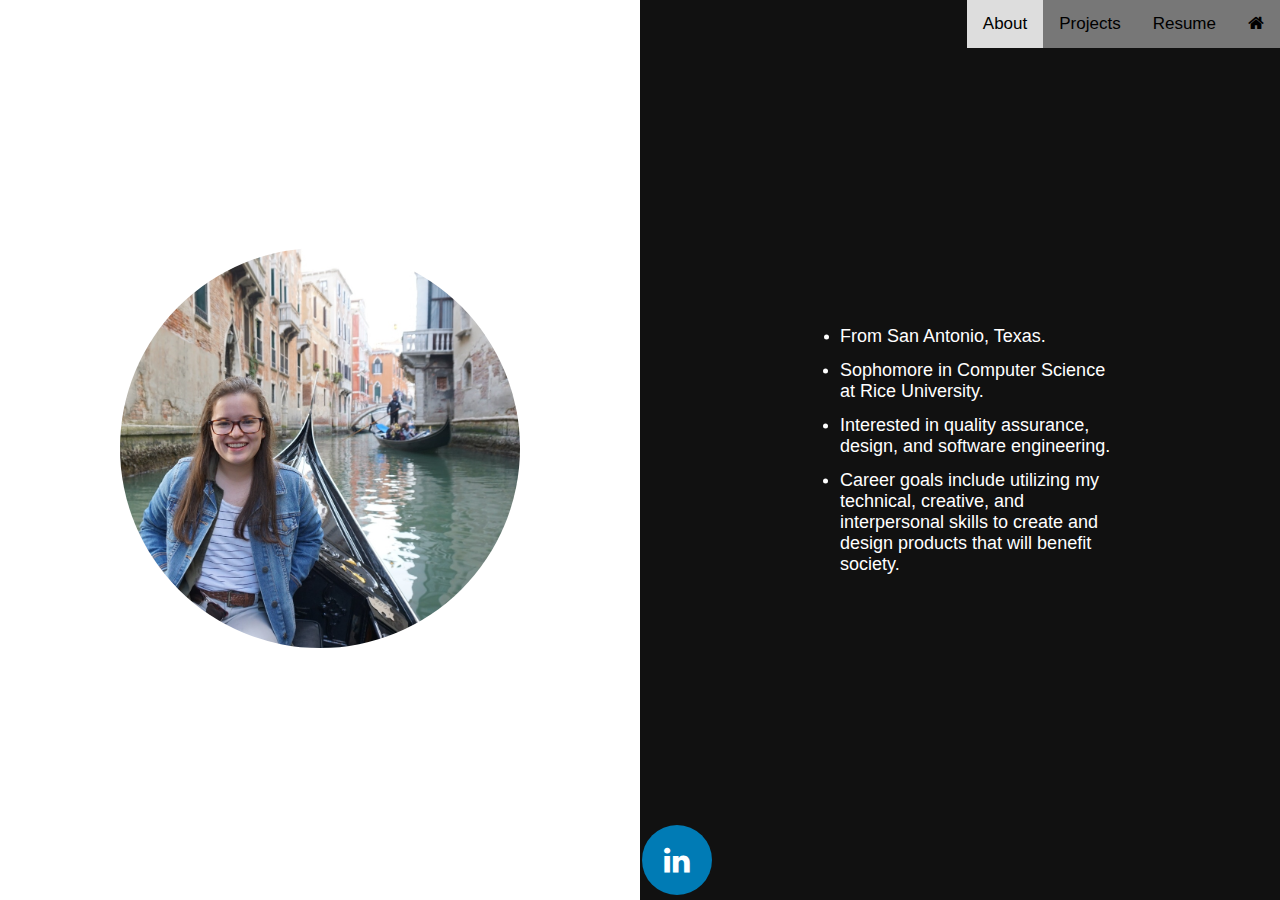
==== about.html @ c06417cb "Added link" ====
<!DOCTYPE html>
<html>
  <head>
    <title>About</title>
    <link rel="icon" href="penguin.png">

    <meta name="viewport" content="width=device-width, initial-scale=1">
    <link rel="stylesheet" href="https://cdnjs.cloudflare.com/ajax/libs/font-awesome/4.7.0/css/font-awesome.min.css">

<style>
      body, html {
          height: 100%;
          margin: 0;
      }

      body {
        font-family: Arial, Helvetica, sans-serif;
      }

      .topnav {
        overflow: visible;
      }

      .topnav a {
        float: right;
        background-color: rgb(221,221,221,.5);
        color: black;
        text-align: center;
        padding: 14px 16px;
        text-decoration: none;
        font-size: 17px;
      }

      .topnav a:hover {
        background-color: #ddd;
        color: black;
      }

      .topnav a.active {
        background-color: #ddd;
        color: black;
      }

      .split {
          height: 100%;
          width: 50%;
          position: fixed;
          top: 0;
      }
       .left {
          left: 0;
          background-color: white;
      }
       .right {
          right: 0;
          background-color: #111;
          color: white;
      }
       .centered {
          position: absolute;
          top: 50%;
          left: 50%;
          transform: translate(-50%, -50%);
          text-align: left;
      }
       .centered img {
          width: 400px;
          height: 400px;
          border-radius: 50%;
      }

      .bot {
          position: fixed;
          bottom: 0;
          padding-bottom: 10px;
          padding: 20px;
          font-size: 30px;
          width: 30px;
          text-align: center;
          text-decoration: none;
          margin: 5px 2px;
          border-radius: 50%;
      }

      .fa-linkedin {
          background: #007bb5;
          color: white;
      }

      .fa:hover {
          opacity: 0.7;
      }
    </style>

  </head>
  <body>

    <div class="split left">
  <div class="centered">
    <img src="profile.jpg">
  </div>
  </div>

<div class="split right">
  <div class="topnav">
    <a href="index.html"><i class="fa fa-home"></i></a>
    <a href="resume.html">Resume</a>
    <a href="projects.html">Projects</a>
    <a class="active" href="about.html">About</a>
  </div>
  <div class="centered">
    <ul>
      <li style="margin-bottom: 13px;"><font size="4">From San Antonio, Texas.</li>
      <li style="margin-bottom: 13px;"><font size="4">Sophomore in Computer Science at Rice University.</li>
      <li style="margin-bottom: 13px;"><font size="4">Interested in quality assurance, design, and software engineering.</li>
      <li style="margin-bottom: 13px;"><font size="4">Career goals include utilizing my technical, creative, and interpersonal skills to create and design products that will benefit society.</li>
    </ul>
  </div>
  <a href="https://www.linkedin.com/in/josie-garza-882b0b158/" class="fa bot fa-linkedin"></a>
</div>

  </body>
</html>
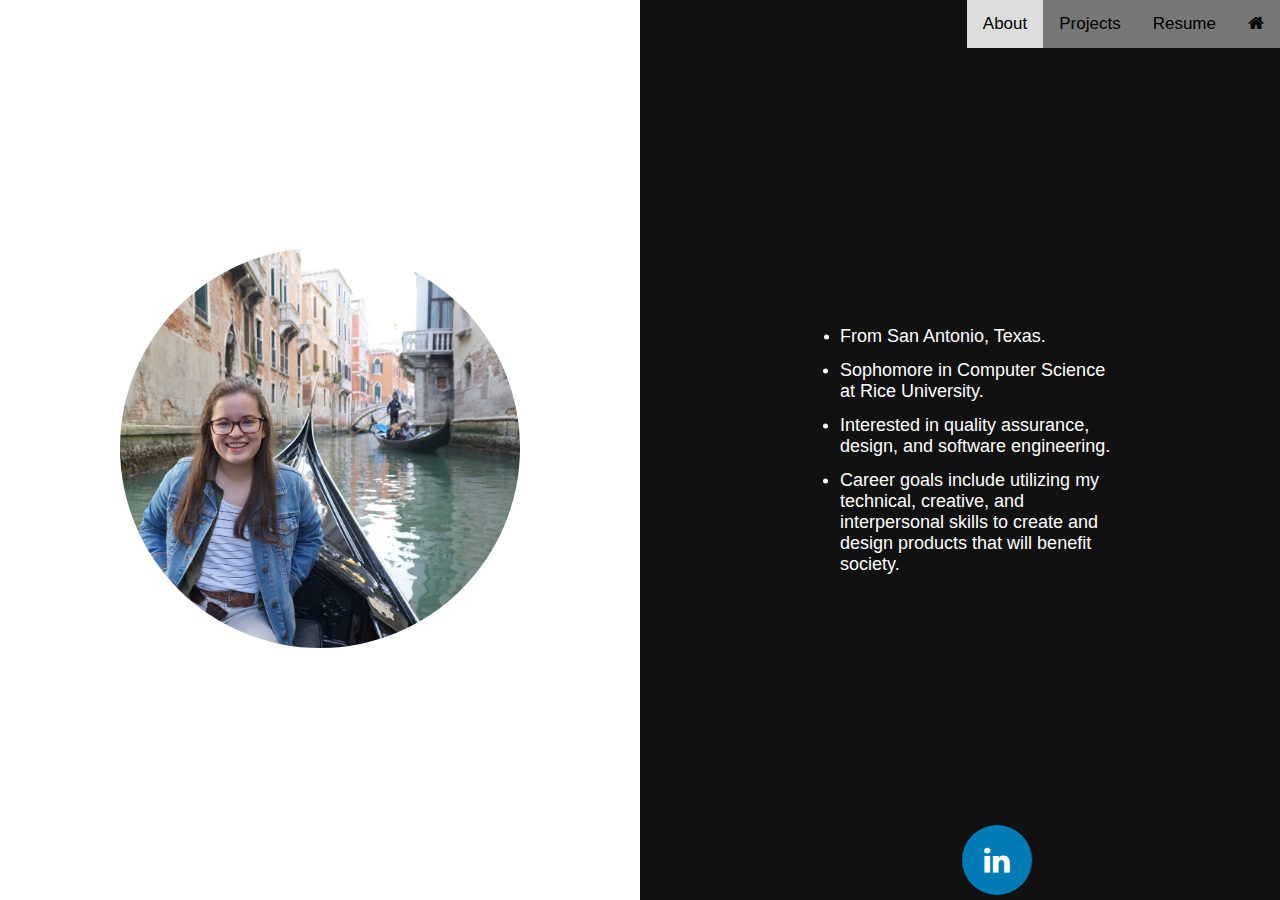
==== commit 1263fdea: "Trying to center pt 2" ====
--- a/about.html
+++ b/about.html
@@ -80,6 +80,7 @@
           text-decoration: none;
           margin: 5px 2px;
           border-radius: 50%;
+          left: 75%;
       }
 
       .fa-linkedin {
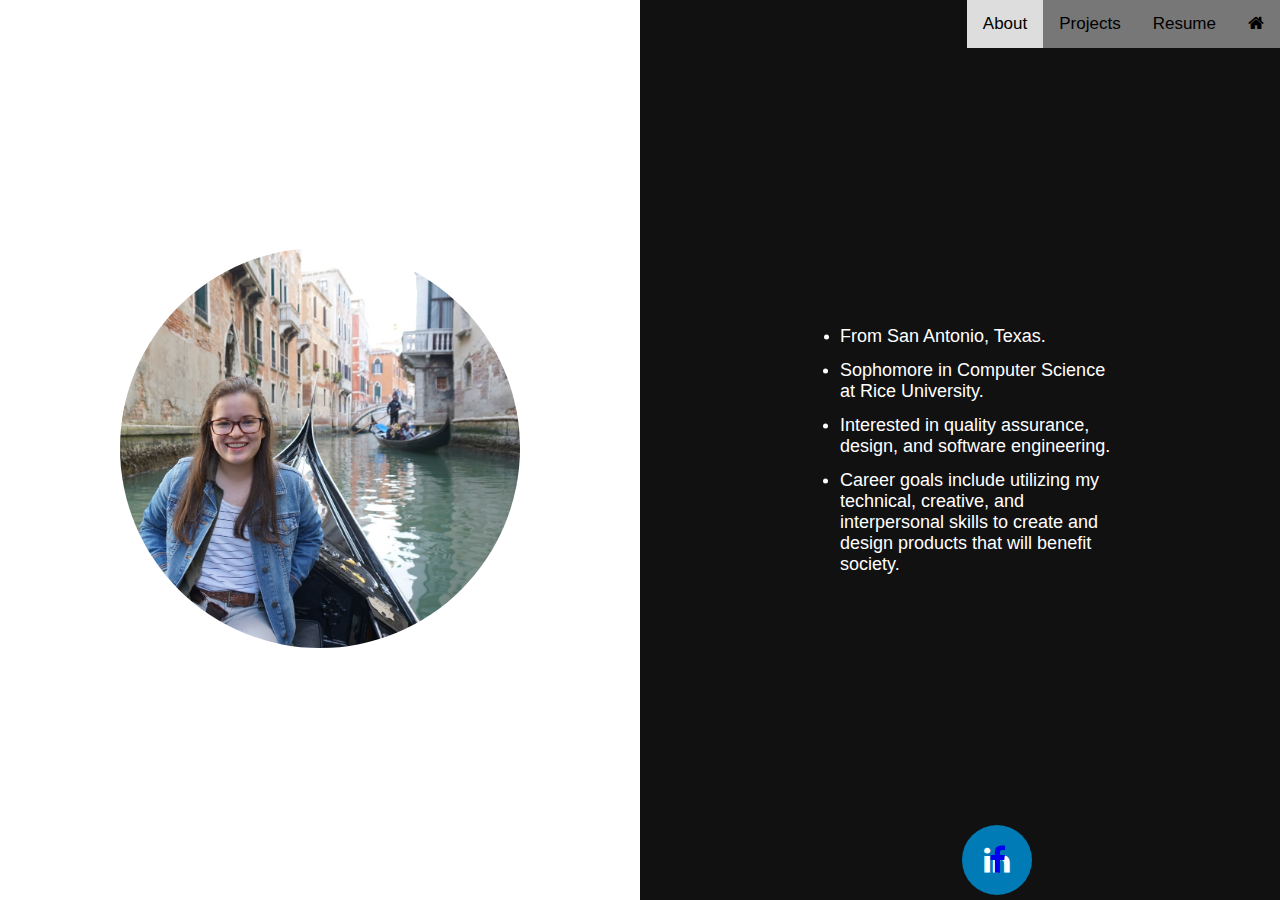
==== commit f20c7123: "Facebook added" ====
--- a/about.html
+++ b/about.html
@@ -118,6 +118,7 @@
     </ul>
   </div>
   <a href="https://www.linkedin.com/in/josie-garza-882b0b158/" class="fa bot fa-linkedin"></a>
+  <a href="https://www.facebook.com/profile.php?id=100017919848248" class="fa bot fa-facebook"></a>
 </div>
 
   </body>
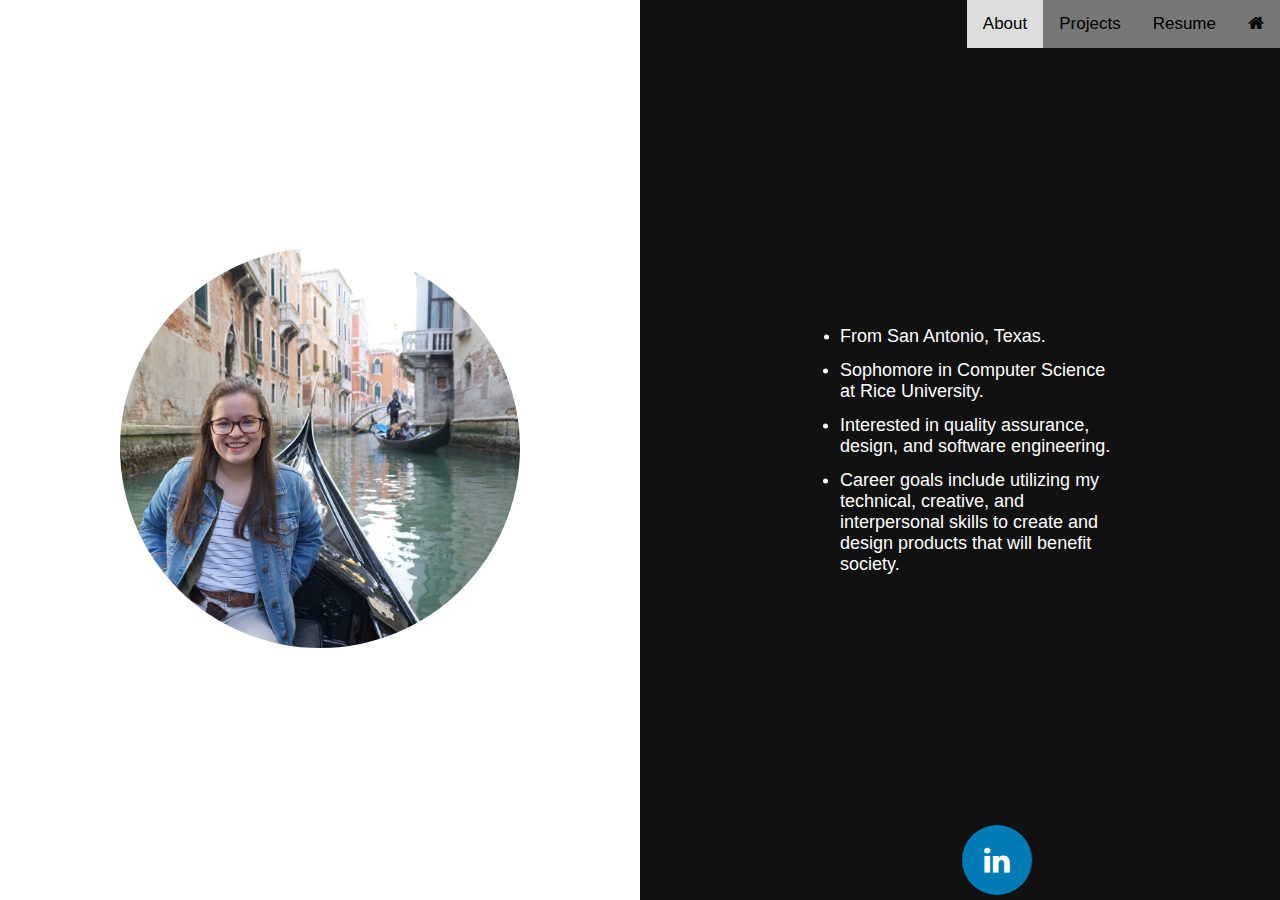
==== commit a5ee55b9: "nevermind" ====
--- a/about.html
+++ b/about.html
@@ -118,7 +118,7 @@
     </ul>
   </div>
   <a href="https://www.linkedin.com/in/josie-garza-882b0b158/" class="fa bot fa-linkedin"></a>
-  <a href="https://www.facebook.com/profile.php?id=100017919848248" class="fa bot fa-facebook"></a>
+
 </div>
 
   </body>
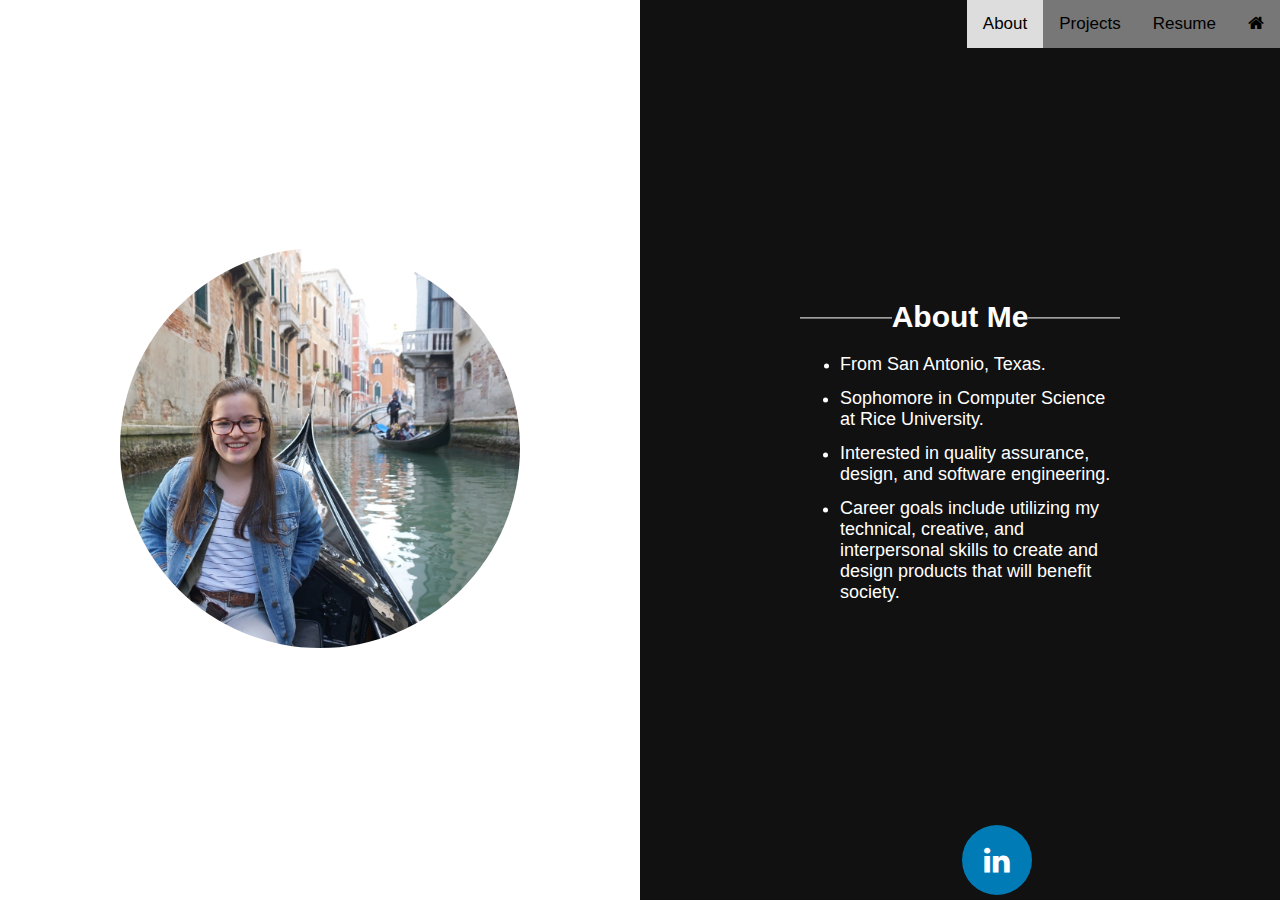
==== commit 0d2b1ab1: "Changed header" ====
--- a/about.html
+++ b/about.html
@@ -2,7 +2,7 @@
 <html>
   <head>
     <title>About</title>
-    <link rel="icon" href="penguin.png">
+    <link rel="icon" href="logo.png">
 
     <meta name="viewport" content="width=device-width, initial-scale=1">
     <link rel="stylesheet" href="https://cdnjs.cloudflare.com/ajax/libs/font-awesome/4.7.0/css/font-awesome.min.css">
@@ -12,6 +12,28 @@
           height: 100%;
           margin: 0;
       }
+
+      h1 {
+    position: relative;
+    font-size: 30px;
+    z-index: 1;
+    overflow: hidden;
+    text-align: center;
+}
+h1:before, h1:after {
+    position: absolute;
+    top: 51%;
+    overflow: hidden;
+    width: 50%;
+    height: 1px;
+    content: '\a0';
+    background-color: white;
+    color: white;
+}
+h1:before {
+    margin-left: -50%;
+    text-align: right;
+}
 
       body {
         font-family: Arial, Helvetica, sans-serif;
@@ -110,6 +132,7 @@
     <a class="active" href="about.html">About</a>
   </div>
   <div class="centered">
+    <h1>About Me</h1>
     <ul>
       <li style="margin-bottom: 13px;"><font size="4">From San Antonio, Texas.</li>
       <li style="margin-bottom: 13px;"><font size="4">Sophomore in Computer Science at Rice University.</li>
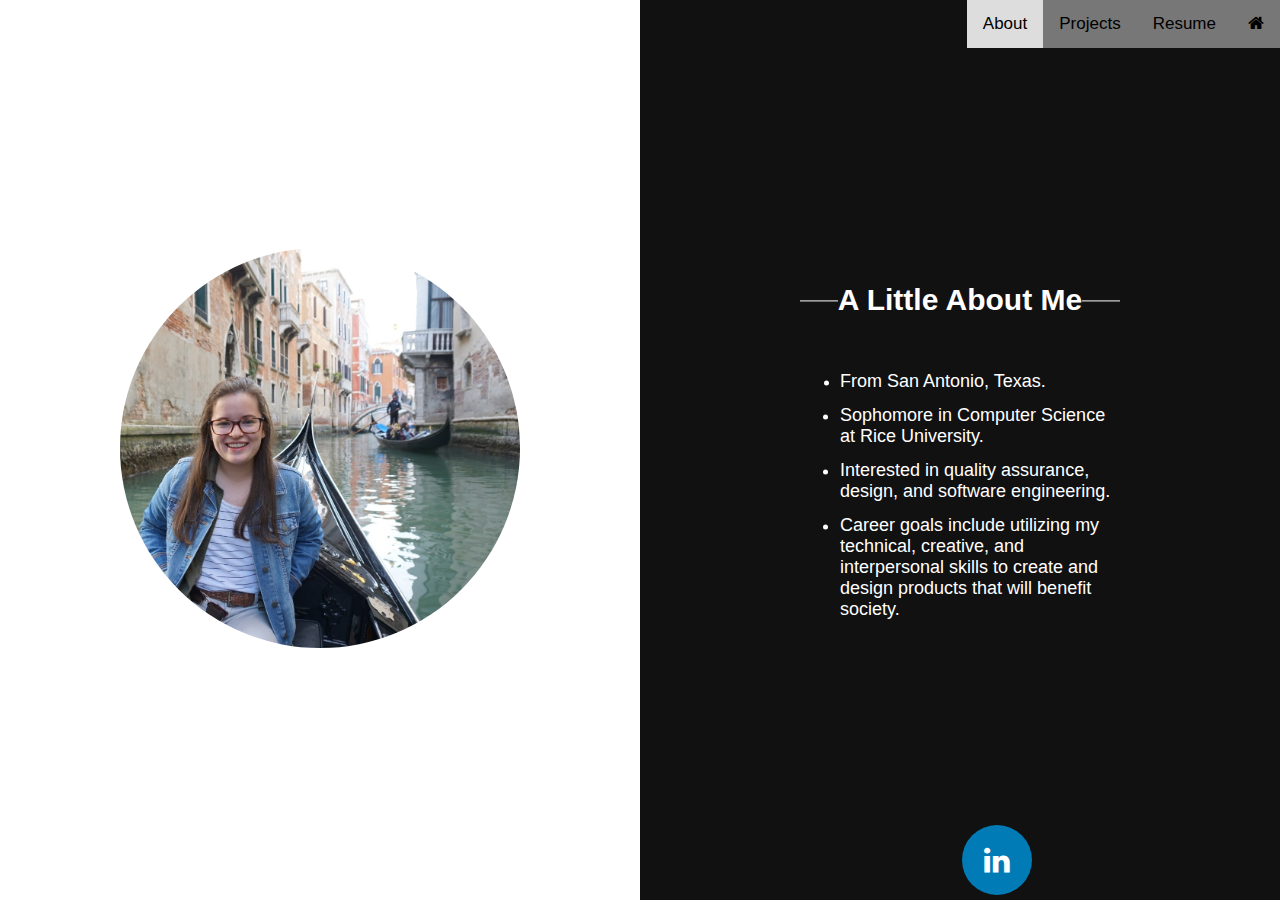
==== commit 2e14117b: "Added space to about me" ====
--- a/about.html
+++ b/about.html
@@ -132,7 +132,8 @@
     <a class="active" href="about.html">About</a>
   </div>
   <div class="centered">
-    <h1>About Me</h1>
+    <h1>A Little About Me</h1>
+    <p>&nbsp</p>
     <ul>
       <li style="margin-bottom: 13px;"><font size="4">From San Antonio, Texas.</li>
       <li style="margin-bottom: 13px;"><font size="4">Sophomore in Computer Science at Rice University.</li>
